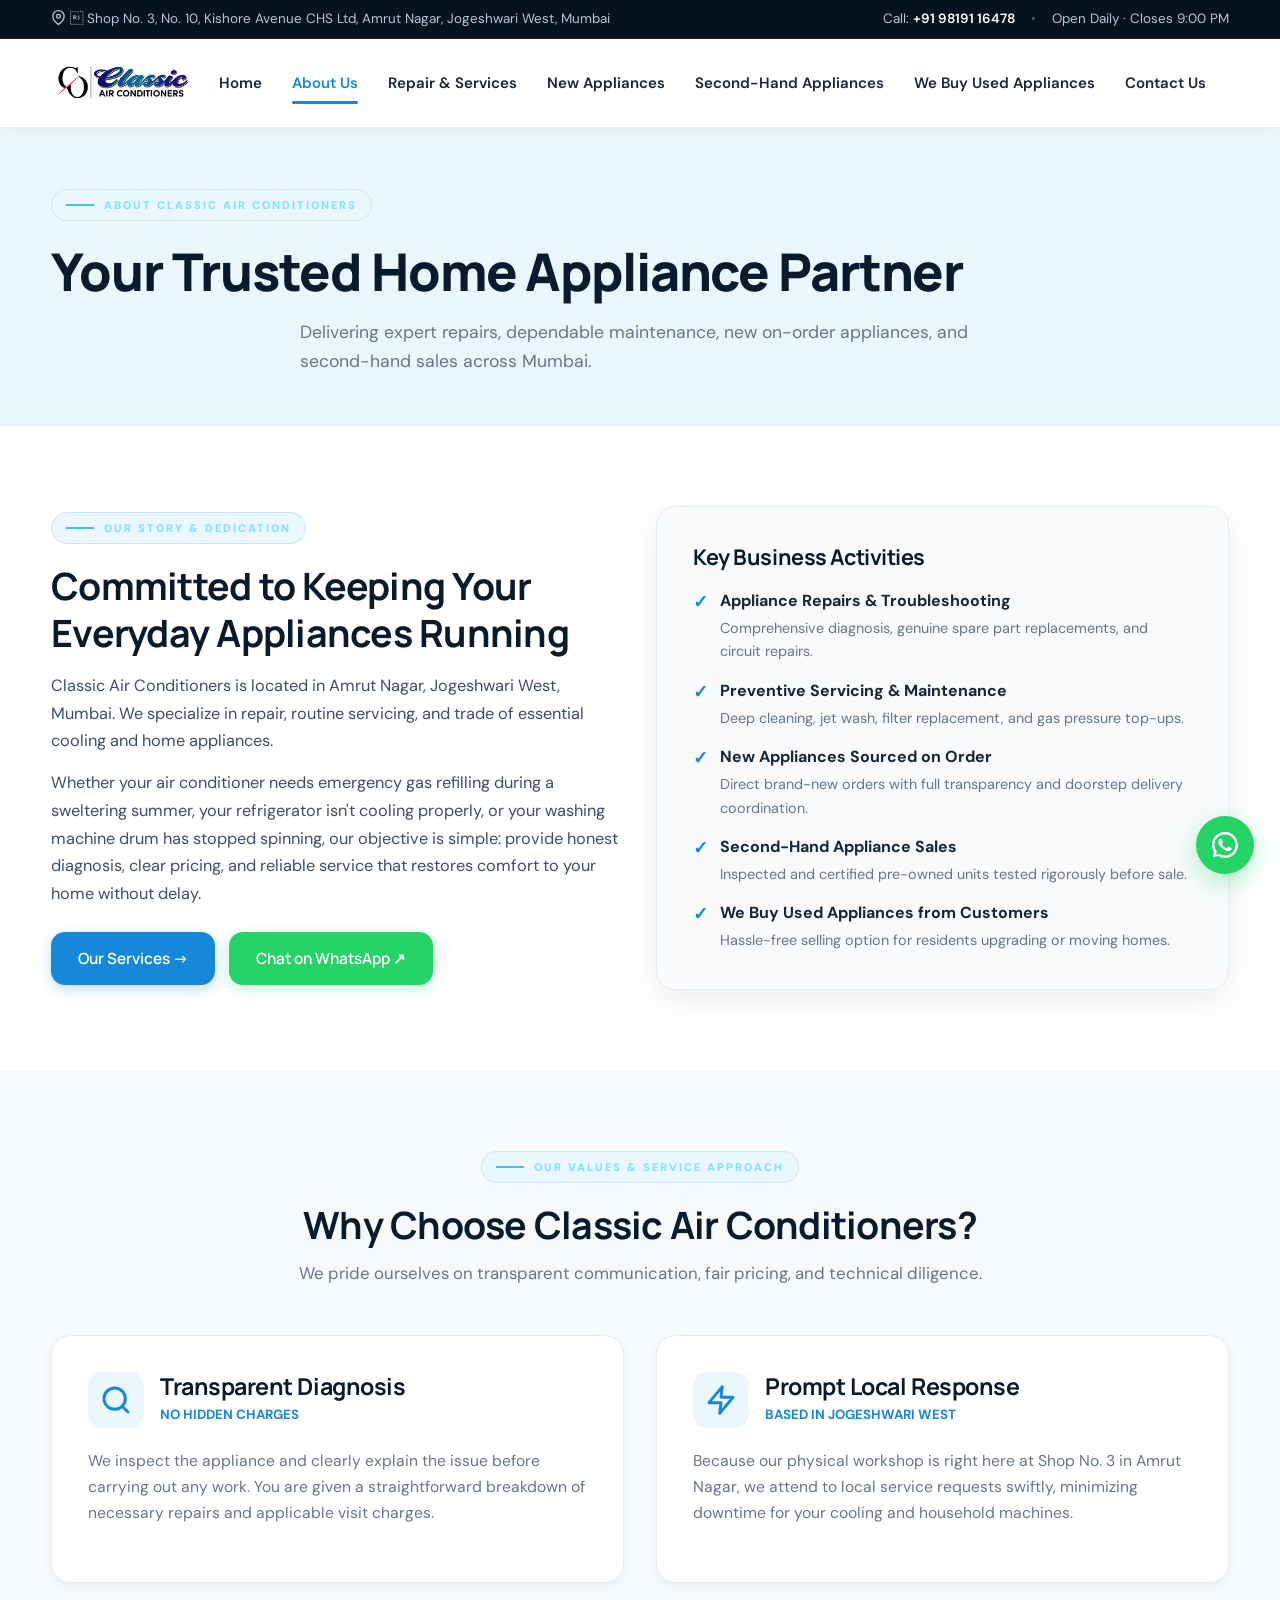
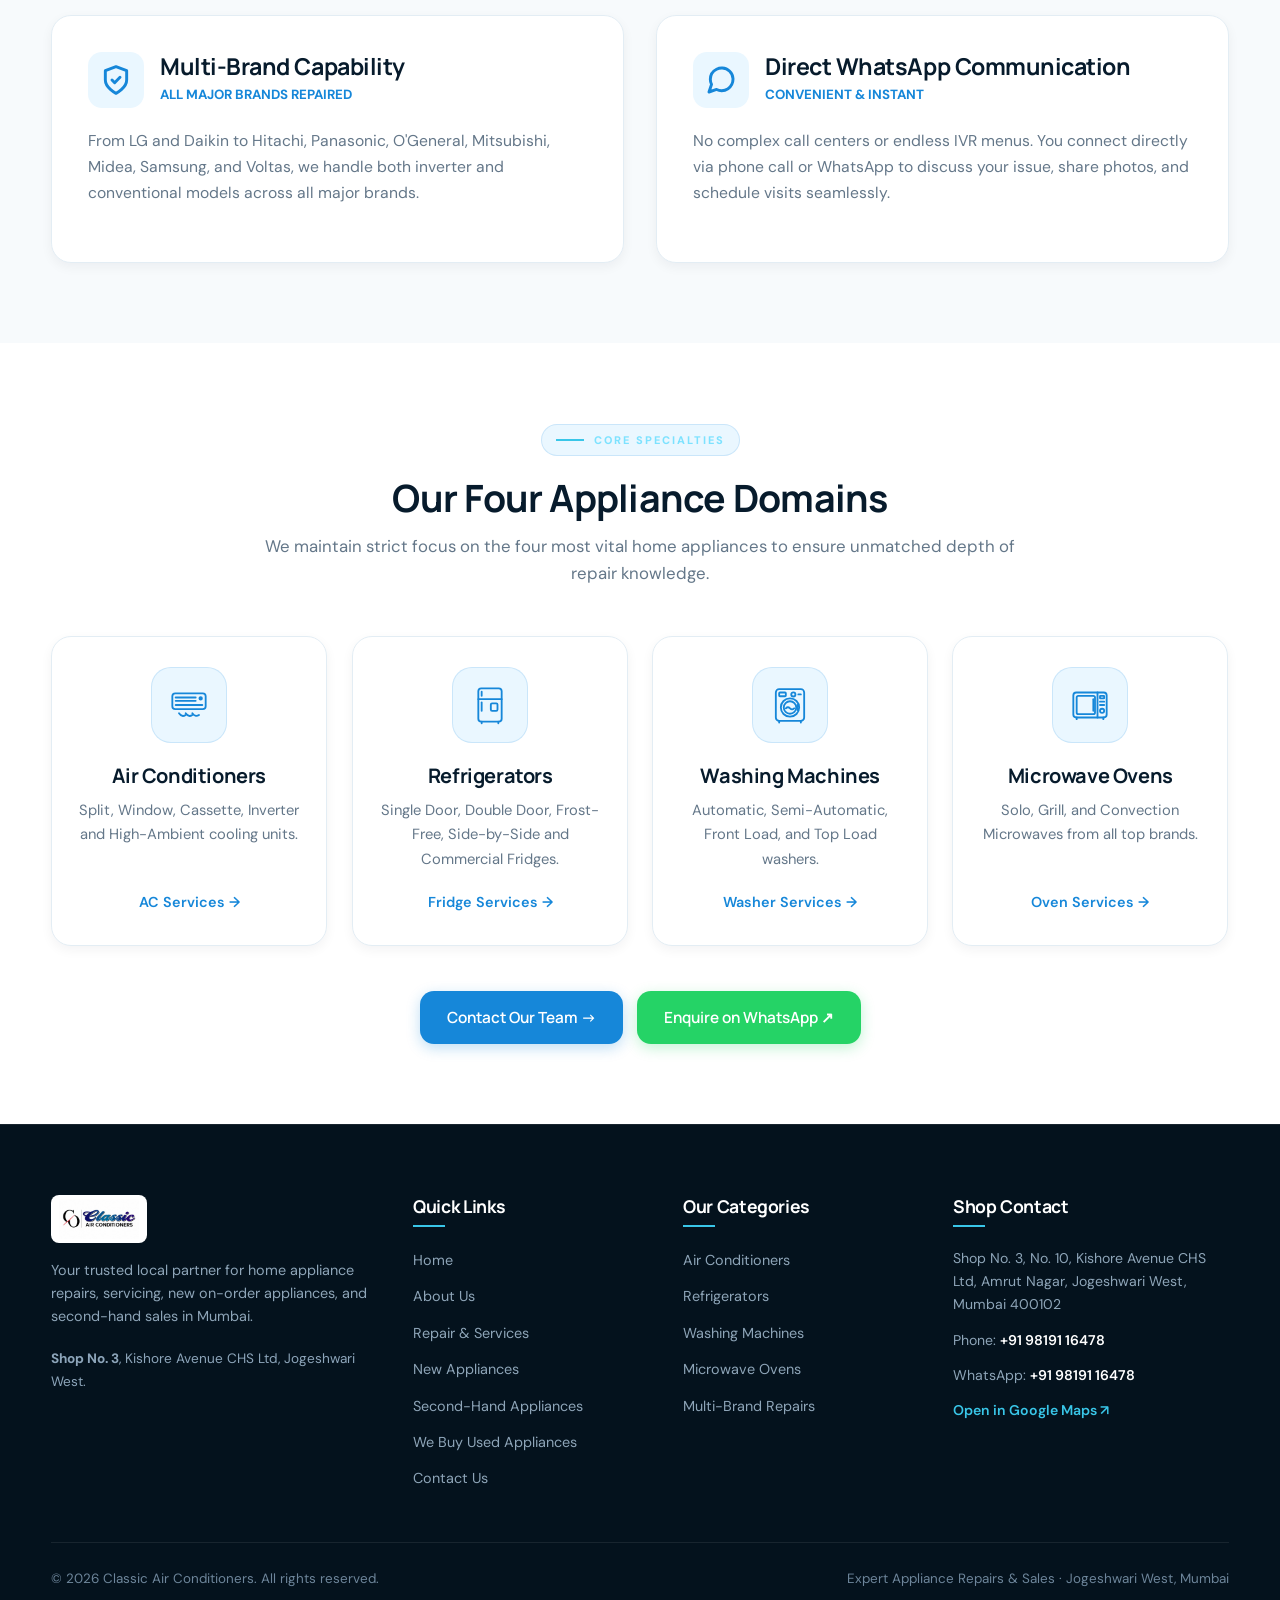
==== about.html @ 7f907500 "first commit" ====
<!DOCTYPE html>
<html lang="en">
<head>
  <meta charset="UTF-8">
  <meta name="viewport" content="width=device-width, initial-scale=1.0">
  <meta name="theme-color" content="#071b2c">
  <title>About Us | Classic Air Conditioners Jogeshwari West Mumbai</title>
  <meta name="description" content="Learn about Classic Air Conditioners in Jogeshwari West, Mumbai. Our expertise in home appliance repairs, servicing, new on-order appliances, and second-hand sales.">
  
  <!-- Standalone Monogram Favicon (Image 1) -->
  <link rel="icon" type="image/png" href="assets/branding/classic-monogram.png">
  <link rel="apple-touch-icon" href="assets/branding/classic-monogram.png">
  
  <!-- Google Fonts -->
  <link rel="preconnect" href="https://fonts.googleapis.com">
  <link rel="preconnect" href="https://fonts.gstatic.com" crossorigin>
  <link href="https://fonts.googleapis.com/css2?family=DM+Sans:wght@400;500;600;700&family=Manrope:wght@600;700;800&display=swap" rel="stylesheet">
  
  <!-- Stylesheets -->
  <link rel="stylesheet" href="css/style.css">
  <link rel="stylesheet" href="css/animations.css">
  <link rel="stylesheet" href="css/responsive.css">
</head>
<body>

  <!-- Top Information Bar -->
  <div class="topbar">
    <div class="container topbar-inner">
      <div class="topbar-location">
        <span><svg viewBox="0 0 24 24" width="15" height="15" fill="none" stroke="currentColor" stroke-width="2" stroke-linecap="round" stroke-linejoin="round" style="display:inline-block;vertical-align:-2px;margin-right:4px;" aria-hidden="true"><path d="M21 10c0 7-9 13-9 13s-9-6-9-13a9 9 0 0 1 18 0z"/><circle cx="12" cy="10" r="3"/></svg> Shop No. 3, No. 10, Kishore Avenue CHS Ltd, Amrut Nagar, Jogeshwari West, Mumbai</span>
      </div>
      <div class="topbar-meta">
        <span>Call: <a href="tel:+919819116478">+91 98191 16478</a></span>
        <span class="topbar-dot">&bull;</span>
        <span>Open Daily &middot; Closes 9:00 PM</span>
      </div>
    </div>
  </div>

  <!-- Header -->
  <header class="site-header" id="mainSiteHeader">
    <div class="container header-container">
      <a href="index.html" class="brand" aria-label="Classic Air Conditioners Homepage">
        <img src="assets/branding/classic-full-logo.png" alt="Classic Air Conditioners Logo" class="brand-logo-img">
      </a>

      <nav class="nav-menu" id="siteNavMenu" aria-label="Primary site navigation">
        <a href="index.html" class="nav-link">Home</a>
        <a href="about.html" class="nav-link active">About Us</a>
        <a href="services.html" class="nav-link">Repair &amp; Services</a>
        <a href="new-appliances.html" class="nav-link">New Appliances</a>
        <a href="second-hand.html" class="nav-link">Second-Hand Appliances</a>
        <a href="we-buy-used-appliances.html" class="nav-link">We Buy Used Appliances</a>
        <a href="contact.html" class="nav-link">Contact Us</a>
      </nav>

      <div class="header-actions">
        <button type="button" class="mobile-toggle" id="mobileMenuToggle" aria-label="Toggle mobile menu" aria-expanded="false">
          &#9776;
        </button>
      </div>
    </div>
  </header>

  <main>
    <!-- Page Hero Banner -->
    <section class="section section-ice" style="padding: 60px 0 50px;">
      <div class="container text-center">
        <div class="eyebrow">About Classic Air Conditioners</div>
        <h1>Your Trusted Home Appliance Partner</h1>
        <p style="max-width: 680px; margin: 14px auto 0; font-size: 1.1rem; color: var(--muted);">
          Delivering expert repairs, dependable maintenance, new on-order appliances, and second-hand sales across Mumbai.
        </p>
      </div>
    </section>

    <!-- Business Introduction Section -->
    <section class="section">
      <div class="container">
        <div class="services-detailed-grid" style="align-items: center;">
          <div class="reveal">
            <div class="eyebrow">Our Story &amp; Dedication</div>
            <h2>Committed to Keeping Your Everyday Appliances Running</h2>
            <p style="margin-top: 16px; font-size: 1.02rem; line-height: 1.7; color: #3b5066;">
              Classic Air Conditioners is located in Amrut Nagar, Jogeshwari West, Mumbai. We specialize in repair, routine servicing, and trade of essential cooling and home appliances.
            </p>
            <p style="margin-top: 14px; font-size: 1.02rem; line-height: 1.7; color: #3b5066;">
              Whether your air conditioner needs emergency gas refilling during a sweltering summer, your refrigerator isn't cooling properly, or your washing machine drum has stopped spinning, our objective is simple: provide honest diagnosis, clear pricing, and reliable service that restores comfort to your home without delay.
            </p>
            <div style="margin-top: 24px; display: flex; gap: 14px; flex-wrap: wrap;">
              <a href="services.html" class="btn btn-primary">Our Services &rarr;</a>
              <a href="https://wa.me/919819116478" target="_blank" rel="noopener" class="btn btn-whatsapp">Chat on WhatsApp &nearr;</a>
            </div>
          </div>

          <div class="form-card reveal delay-1" style="background: #f8fafc;">
            <h3 style="margin-bottom: 18px; color: var(--navy);">Key Business Activities</h3>
            <ul style="display: flex; flex-direction: column; gap: 14px;">
              <li style="display: flex; gap: 12px; align-items: flex-start;">
                <span style="color: var(--blue); font-weight: 700; font-size: 1.1rem;">&#10003;</span>
                <div>
                  <strong>Appliance Repairs &amp; Troubleshooting</strong>
                  <p style="font-size: 0.9rem; color: var(--muted); margin-top: 2px;">Comprehensive diagnosis, genuine spare part replacements, and circuit repairs.</p>
                </div>
              </li>
              <li style="display: flex; gap: 12px; align-items: flex-start;">
                <span style="color: var(--blue); font-weight: 700; font-size: 1.1rem;">&#10003;</span>
                <div>
                  <strong>Preventive Servicing &amp; Maintenance</strong>
                  <p style="font-size: 0.9rem; color: var(--muted); margin-top: 2px;">Deep cleaning, jet wash, filter replacement, and gas pressure top-ups.</p>
                </div>
              </li>
              <li style="display: flex; gap: 12px; align-items: flex-start;">
                <span style="color: var(--blue); font-weight: 700; font-size: 1.1rem;">&#10003;</span>
                <div>
                  <strong>New Appliances Sourced on Order</strong>
                  <p style="font-size: 0.9rem; color: var(--muted); margin-top: 2px;">Direct brand-new orders with full transparency and doorstep delivery coordination.</p>
                </div>
              </li>
              <li style="display: flex; gap: 12px; align-items: flex-start;">
                <span style="color: var(--blue); font-weight: 700; font-size: 1.1rem;">&#10003;</span>
                <div>
                  <strong>Second-Hand Appliance Sales</strong>
                  <p style="font-size: 0.9rem; color: var(--muted); margin-top: 2px;">Inspected and certified pre-owned units tested rigorously before sale.</p>
                </div>
              </li>
              <li style="display: flex; gap: 12px; align-items: flex-start;">
                <span style="color: var(--blue); font-weight: 700; font-size: 1.1rem;">&#10003;</span>
                <div>
                  <strong>We Buy Used Appliances from Customers</strong>
                  <p style="font-size: 0.9rem; color: var(--muted); margin-top: 2px;">Hassle-free selling option for residents upgrading or moving homes.</p>
                </div>
              </li>
            </ul>
          </div>
        </div>
      </div>
    </section>

    <!-- Why Choose Classic Section -->
    <section class="section section-alt">
      <div class="container">
        <div class="section-head reveal">
          <div class="eyebrow">Our Values &amp; Service Approach</div>
          <h2>Why Choose Classic Air Conditioners?</h2>
          <p>We pride ourselves on transparent communication, fair pricing, and technical diligence.</p>
        </div>

        <div class="services-detailed-grid">
          <div class="service-box reveal">
            <div class="service-box-header">
              <div class="service-box-icon"><svg viewBox="0 0 24 24" width="24" height="24" fill="none" stroke="currentColor" stroke-width="2" stroke-linecap="round" stroke-linejoin="round" aria-hidden="true"><circle cx="11" cy="11" r="8"/><line x1="21" y1="21" x2="16.65" y2="16.65"/></svg></div>
              <div>
                <h3>Transparent Diagnosis</h3>
                <small style="color: var(--blue); font-weight: 700; text-transform: uppercase;">No Hidden Charges</small>
              </div>
            </div>
            <p class="service-summary">
              We inspect the appliance and clearly explain the issue before carrying out any work. You are given a straightforward breakdown of necessary repairs and applicable visit charges.
            </p>
          </div>

          <div class="service-box reveal delay-1">
            <div class="service-box-header">
              <div class="service-box-icon"><svg viewBox="0 0 24 24" width="24" height="24" fill="none" stroke="currentColor" stroke-width="2" stroke-linecap="round" stroke-linejoin="round" aria-hidden="true"><polygon points="13 2 3 14 12 14 11 22 21 10 12 10 13 2"/></svg></div>
              <div>
                <h3>Prompt Local Response</h3>
                <small style="color: var(--blue); font-weight: 700; text-transform: uppercase;">Based in Jogeshwari West</small>
              </div>
            </div>
            <p class="service-summary">
              Because our physical workshop is right here at Shop No. 3 in Amrut Nagar, we attend to local service requests swiftly, minimizing downtime for your cooling and household machines.
            </p>
          </div>

          <div class="service-box reveal">
            <div class="service-box-header">
              <div class="service-box-icon"><svg viewBox="0 0 24 24" width="24" height="24" fill="none" stroke="currentColor" stroke-width="2" stroke-linecap="round" stroke-linejoin="round" aria-hidden="true"><path d="M12 22s8-4 8-10V5l-8-3-8 3v7c0 6 8 10 8 10z"/><path d="M9 12l2 2 4-4"/></svg></div>
              <div>
                <h3>Multi-Brand Capability</h3>
                <small style="color: var(--blue); font-weight: 700; text-transform: uppercase;">All Major Brands Repaired</small>
              </div>
            </div>
            <p class="service-summary">
              From LG and Daikin to Hitachi, Panasonic, O'General, Mitsubishi, Midea, Samsung, and Voltas, we handle both inverter and conventional models across all major brands.
            </p>
          </div>

          <div class="service-box reveal delay-1">
            <div class="service-box-header">
              <div class="service-box-icon"><svg viewBox="0 0 24 24" width="18" height="18" fill="none" stroke="currentColor" stroke-width="2" stroke-linecap="round" stroke-linejoin="round" aria-hidden="true"><path d="M21 11.5a8.38 8.38 0 0 1-.9 3.8 8.5 8.5 0 0 1-7.6 4.7 8.38 8.38 0 0 1-3.8-.9L3 21l1.9-5.7a8.38 8.38 0 0 1-.9-3.8 8.5 8.5 0 0 1 4.7-7.6 8.38 8.38 0 0 1 3.8-.9h.5a8.48 8.48 0 0 1 8 8v.5z"/></svg></div>
              <div>
                <h3>Direct WhatsApp Communication</h3>
                <small style="color: var(--blue); font-weight: 700; text-transform: uppercase;">Convenient &amp; Instant</small>
              </div>
            </div>
            <p class="service-summary">
              No complex call centers or endless IVR menus. You connect directly via phone call or WhatsApp to discuss your issue, share photos, and schedule visits seamlessly.
            </p>
          </div>
        </div>
      </div>
    </section>

    <!-- Four Appliance Focus Strip -->
    <section class="section">
      <div class="container">
        <div class="section-head reveal">
          <div class="eyebrow">Core Specialties</div>
          <h2>Our Four Appliance Domains</h2>
          <p>We maintain strict focus on the four most vital home appliances to ensure unmatched depth of repair knowledge.</p>
        </div>

        <div class="category-cards-grid">
          <div class="cat-card reveal">
            <div class="cat-card-icon"><svg viewBox="0 0 48 48" fill="none" stroke="currentColor" stroke-width="2.2" stroke-linecap="round" stroke-linejoin="round" aria-hidden="true"><rect x="4" y="10" width="40" height="19" rx="3.5" /><line x1="8" y1="15" x2="32" y2="15" /><line x1="8" y1="19" x2="32" y2="19" /><line x1="8" y1="24" x2="40" y2="24" /><circle cx="38" cy="16" r="1.5" fill="currentColor" /><path d="M12 34c2 3 5 4 8 2" /><path d="M20 34c2 3 5 4 8 2" /><path d="M28 34c2 3 5 4 8 2" /></svg></div>
            <h3>Air Conditioners</h3>
            <p>Split, Window, Cassette, Inverter and High-Ambient cooling units.</p>
            <a href="services.html#ac" style="color: var(--blue); font-weight: 600; font-size: 0.9rem;">AC Services &rarr;</a>
          </div>

          <div class="cat-card reveal delay-1">
            <div class="cat-card-icon"><svg viewBox="0 0 48 48" fill="none" stroke="currentColor" stroke-width="2.2" stroke-linecap="round" stroke-linejoin="round" aria-hidden="true"><rect x="10" y="4" width="28" height="40" rx="3.5" /><line x1="10" y1="17" x2="38" y2="17" /><line x1="14" y1="8" x2="14" y2="13" /><line x1="14" y1="21" x2="14" y2="31" /><rect x="25" y="22" width="8" height="9" rx="1.5" /><line x1="14" y1="44" x2="14" y2="46" /><line x1="34" y1="44" x2="34" y2="46" /></svg></div>
            <h3>Refrigerators</h3>
            <p>Single Door, Double Door, Frost-Free, Side-by-Side and Commercial Fridges.</p>
            <a href="services.html#refrigerator" style="color: var(--blue); font-weight: 600; font-size: 0.9rem;">Fridge Services &rarr;</a>
          </div>

          <div class="cat-card reveal delay-2">
            <div class="cat-card-icon"><svg viewBox="0 0 48 48" fill="none" stroke="currentColor" stroke-width="2.2" stroke-linecap="round" stroke-linejoin="round" aria-hidden="true"><rect x="7" y="5" width="34" height="38" rx="4" /><rect x="11" y="9" width="8" height="4.5" rx="1" /><circle cx="28" cy="11.25" r="2.5" /><line x1="34" y1="11.25" x2="37" y2="11.25" /><circle cx="24" cy="27" r="11" /><circle cx="24" cy="27" r="7.5" /><path d="M33 24v6" /><path d="M19 28c1.5-1.5 3.5-1.5 5 0s3.5 1.5 5 0" /><line x1="11" y1="43" x2="11" y2="45" /><line x1="37" y1="43" x2="37" y2="45" /></svg></div>
            <h3>Washing Machines</h3>
            <p>Automatic, Semi-Automatic, Front Load, and Top Load washers.</p>
            <a href="services.html#washing-machine" style="color: var(--blue); font-weight: 600; font-size: 0.9rem;">Washer Services &rarr;</a>
          </div>

          <div class="cat-card reveal delay-3">
            <div class="cat-card-icon"><svg viewBox="0 0 48 48" fill="none" stroke="currentColor" stroke-width="2.2" stroke-linecap="round" stroke-linejoin="round" aria-hidden="true"><rect x="4" y="9" width="40" height="30" rx="3.5" /><rect x="8" y="13" width="22" height="22" rx="2" /><line x1="33" y1="9" x2="33" y2="39" /><rect x="36" y="13" width="5" height="3" rx="0.5" /><line x1="36" y1="20" x2="41" y2="20" /><line x1="36" y1="24" x2="41" y2="24" /><circle cx="38.5" cy="31" r="2.5" /><line x1="28" y1="17" x2="28" y2="31" /><line x1="8" y1="39" x2="8" y2="41" /><line x1="40" y1="39" x2="40" y2="41" /></svg></div>
            <h3>Microwave Ovens</h3>
            <p>Solo, Grill, and Convection Microwaves from all top brands.</p>
            <a href="services.html#microwave" style="color: var(--blue); font-weight: 600; font-size: 0.9rem;">Oven Services &rarr;</a>
          </div>
        </div>

        <div style="text-align: center; margin-top: 45px;" class="reveal">
          <a href="contact.html" class="btn btn-primary">Contact Our Team &rarr;</a>
          <a href="https://wa.me/919819116478" target="_blank" rel="noopener" class="btn btn-whatsapp" style="margin-left: 10px;">Enquire on WhatsApp &nearr;</a>
        </div>
      </div>
    </section>
  </main>

  <!-- Footer -->
  <footer class="site-footer">
    <div class="container">
      <div class="footer-grid">
        <div class="footer-brand-wrap">
          <img src="assets/branding/classic-full-logo.png" alt="Classic Air Conditioners" class="footer-logo-img">
          <p class="footer-about">
            Your trusted local partner for home appliance repairs, servicing, new on-order appliances, and second-hand sales in Mumbai.
          </p>
          <p style="font-size: 0.85rem; color: #8da5ba;">
            <strong>Shop No. 3</strong>, Kishore Avenue CHS Ltd, Jogeshwari West.
          </p>
        </div>

        <div class="footer-col">
          <h4>Quick Links</h4>
          <ul class="footer-nav-list">
            <li><a href="index.html">Home</a></li>
            <li><a href="about.html">About Us</a></li>
            <li><a href="services.html">Repair &amp; Services</a></li>
            <li><a href="new-appliances.html">New Appliances</a></li>
            <li><a href="second-hand.html">Second-Hand Appliances</a></li>
            <li><a href="we-buy-used-appliances.html">We Buy Used Appliances</a></li>
            <li><a href="contact.html">Contact Us</a></li>
          </ul>
        </div>

        <div class="footer-col">
          <h4>Our Categories</h4>
          <ul class="footer-nav-list">
            <li><a href="services.html#ac">Air Conditioners</a></li>
            <li><a href="services.html#refrigerator">Refrigerators</a></li>
            <li><a href="services.html#washing-machine">Washing Machines</a></li>
            <li><a href="services.html#microwave">Microwave Ovens</a></li>
            <li><a href="services.html">Multi-Brand Repairs</a></li>
          </ul>
        </div>

        <div class="footer-col">
          <h4>Shop Contact</h4>
          <ul class="footer-contact-list">
            <li>Shop No. 3, No. 10, Kishore Avenue CHS Ltd, Amrut Nagar, Jogeshwari West, Mumbai 400102</li>
            <li>Phone: <a href="tel:+919819116478">+91 98191 16478</a></li>
            <li>WhatsApp: <a href="https://wa.me/919819116478" target="_blank" rel="noopener">+91 98191 16478</a></li>
            <li><a href="https://www.google.com/maps/search/?api=1&query=Shop+no.3+No.10+Kishore+Avenue+CHS+Ltd+Amrut+Nagar+Jogeshwari+West+Mumbai+400102" target="_blank" rel="noopener" style="color: var(--cyan);">Open in Google Maps &nearr;</a></li>
          </ul>
        </div>
      </div>

      <div class="footer-bottom">
        <p>&copy; <span id="currentYear"></span> Classic Air Conditioners. All rights reserved.</p>
        <p>Expert Appliance Repairs &amp; Sales &middot; Jogeshwari West, Mumbai</p>
      </div>
    </div>
  </footer>

  <!-- Floating WhatsApp Button -->
  <a
    href="https://wa.me/919819116478?text=Hello%20Classic%20Air%20Conditioners"
    class="floating-whatsapp"
    target="_blank"
    rel="noopener"
    aria-label="Chat with Classic Air Conditioners on WhatsApp"
  >
    <svg viewBox="0 0 32 32" aria-hidden="true">
      <path d="M16 3C8.832 3 3 8.832 3 16c0 2.53.726 4.989 2.103 7.118L3.7 28.3l5.335-1.367A12.92 12.92 0 0 0 16 29c7.168 0 13-5.832 13-13S23.168 3 16 3zm0 23.6a10.55 10.55 0 0 1-5.383-1.474l-.386-.229-3.166.811.844-3.084-.251-.399A10.55 10.55 0 0 1 5.4 16c0-5.845 4.755-10.6 10.6-10.6 5.845 0 10.6 4.755 10.6 10.6 0 5.845-4.755 10.6-10.6 10.6zm5.814-7.939c-.319-.16-1.886-.931-2.178-1.037-.292-.106-.505-.16-.717.16-.213.319-.824 1.037-1.01 1.25-.186.213-.372.239-.691.08-.319-.16-1.347-.497-2.566-1.584-.948-.846-1.589-1.891-1.775-2.21-.186-.319-.02-.491.14-.65.144-.143.319-.372.478-.558.16-.186.213-.319.319-.532.106-.213.053-.399-.027-.558-.08-.16-.717-1.728-.984-2.366-.259-.622-.522-.538-.717-.548l-.611-.011c-.213 0-.558.08-.851.399-.292.319-1.117 1.091-1.117 2.66 0 1.569 1.143 3.085 1.303 3.298.16.213 2.25 3.435 5.45 4.817.761.329 1.356.525 1.819.672.765.243 1.46.209 2.01.127.613-.092 1.886-.771 2.152-1.515.266-.745.266-1.383.186-1.515-.08-.133-.292-.213-.611-.372z"/>
    </svg>
  </a>

  <!-- JavaScript -->
  <script src="js/whatsapp.js"></script>
  <script src="js/main.js"></script>
</body>
</html>
---- css/style.css ----
/* ==========================================================================
   Classic Air Conditioners - Complete Stylesheet
   Color Palette:
   --navy: #071b2c
   --navy-light: #0c2b43
   --blue: #1687d9
   --cyan: #39c6e8
   --ice: #eaf7ff
   --ink: #142638
   --muted: #647789
   --white: #ffffff
   --line: #e3edf4
   --gold: #ffbf55
   ========================================================================== */

:root {
  --navy: #071b2c;
  --navy-light: #0c2b43;
  --blue: #1687d9;
  --blue-hover: #126fb3;
  --cyan: #39c6e8;
  --cyan-soft: rgba(57, 198, 232, 0.12);
  --ice: #eaf7ff;
  --ink: #142638;
  --muted: #647789;
  --white: #ffffff;
  --line: #e3edf4;
  --line-dark: rgba(255, 255, 255, 0.12);
  --gold: #ffbf55;
  --whatsapp: #25d366;
  --whatsapp-dark: #1da851;
  --danger: #e53e3e;
  
  --font-body: 'DM Sans', -apple-system, BlinkMacSystemFont, 'Segoe UI', Roboto, Helvetica, Arial, sans-serif;
  --font-heading: 'Manrope', -apple-system, BlinkMacSystemFont, 'Segoe UI', Roboto, Helvetica, Arial, sans-serif;
  
  --shadow-sm: 0 4px 12px rgba(7, 27, 44, 0.05);
  --shadow-md: 0 10px 30px rgba(7, 27, 44, 0.08);
  --shadow-lg: 0 20px 50px rgba(7, 27, 44, 0.14);
  --shadow-wa: 0 8px 24px rgba(37, 211, 102, 0.35);
  
  --radius-sm: 8px;
  --radius-md: 14px;
  --radius-lg: 20px;
  --radius-full: 9999px;
  
  --transition: all 0.28s cubic-bezier(0.4, 0, 0.2, 1);
}

/* ---------- Reset & Base ---------- */
*, *::before, *::after {
  box-sizing: border-box;
  margin: 0;
  padding: 0;
}

html {
  scroll-behavior: smooth;
  -webkit-text-size-adjust: 100%;
}

body {
  font-family: var(--font-body);
  color: var(--ink);
  background-color: var(--white);
  line-height: 1.65;
  font-size: 16px;
  overflow-x: hidden;
  -webkit-font-smoothing: antialiased;
}

body.menu-open {
  overflow: hidden;
}

img {
  display: block;
  max-width: 100%;
  height: auto;
}

a {
  color: inherit;
  text-decoration: none;
  transition: var(--transition);
}

button, input, select, textarea {
  font-family: inherit;
  font-size: 1rem;
}

button {
  cursor: pointer;
  border: none;
  background: none;
}

ul, ol {
  list-style: none;
}

.container {
  width: min(1200px, 92%);
  margin-inline: auto;
}

/* ---------- Typography ---------- */
h1, h2, h3, h4, h5, h6 {
  font-family: var(--font-heading);
  color: var(--navy);
  line-height: 1.25;
  letter-spacing: -0.02em;
  font-weight: 700;
}

h1 {
  font-size: clamp(2rem, 4.5vw, 3.25rem);
  font-weight: 800;
}

h2 {
  font-size: clamp(1.75rem, 3.2vw, 2.35rem);
}

h3 {
  font-size: 1.35rem;
}

p {
  color: #3b5066;
}

.eyebrow {
  display: inline-flex;
  align-items: center;
  gap: 8px;
  font-size: 0.82rem;
  font-weight: 700;
  text-transform: uppercase;
  letter-spacing: 0.08em;
  color: var(--blue);
  background: var(--ice);
  padding: 6px 14px;
  border-radius: var(--radius-full);
  margin-bottom: 12px;
  border: 1px solid rgba(22, 135, 217, 0.15);
}

.section-head {
  text-align: center;
  max-width: 760px;
  margin: 0 auto 48px;
}

.section-head p {
  margin-top: 12px;
  font-size: 1.05rem;
  color: var(--muted);
}

.section-head.text-left {
  text-align: left;
  margin-inline: 0;
}

/* ---------- Buttons ---------- */
.btn {
  display: inline-flex;
  align-items: center;
  justify-content: center;
  gap: 10px;
  font-family: var(--font-heading);
  font-weight: 600;
  font-size: 0.96rem;
  padding: 13px 26px;
  border-radius: var(--radius-md);
  transition: var(--transition);
  text-align: center;
  border: 1px solid transparent;
  white-space: nowrap;
}

.btn-primary {
  background: var(--blue);
  color: var(--white);
  box-shadow: 0 4px 14px rgba(22, 135, 217, 0.28);
}

.btn-primary:hover {
  background: var(--blue-hover);
  transform: translateY(-2px);
  box-shadow: 0 6px 20px rgba(22, 135, 217, 0.38);
}

.btn-whatsapp {
  background: var(--whatsapp);
  color: var(--white);
  box-shadow: 0 4px 14px rgba(37, 211, 102, 0.28);
}

.btn-whatsapp:hover {
  background: var(--whatsapp-dark);
  color: var(--white);
  transform: translateY(-2px);
  box-shadow: 0 6px 20px rgba(37, 211, 102, 0.4);
}

.btn-outline {
  background: transparent;
  color: var(--navy);
  border: 1.5px solid var(--line);
}

.btn-outline:hover {
  background: var(--ice);
  border-color: var(--blue);
  color: var(--blue);
  transform: translateY(-2px);
}

.btn-outline-white {
  background: transparent;
  color: var(--white);
  border: 1.5px solid rgba(255, 255, 255, 0.3);
}

.btn-outline-white:hover {
  background: rgba(255, 255, 255, 0.12);
  border-color: var(--white);
}

.btn-sm {
  padding: 9px 18px;
  font-size: 0.88rem;
  border-radius: var(--radius-sm);
}

.btn-block {
  width: 100%;
}

/* ---------- Topbar ---------- */
.topbar {
  background: #04121d;
  color: #b5c7d8;
  font-size: 0.84rem;
  padding: 8px 0;
  border-bottom: 1px solid rgba(255, 255, 255, 0.08);
}

.topbar-inner {
  display: flex;
  justify-content: space-between;
  align-items: center;
  gap: 16px;
  flex-wrap: wrap;
}

.topbar-location {
  display: flex;
  align-items: center;
  gap: 6px;
}

.topbar-meta {
  display: flex;
  align-items: center;
  gap: 16px;
}

.topbar-meta a {
  color: var(--white);
  font-weight: 600;
}

.topbar-meta a:hover {
  color: var(--cyan);
}

.topbar-dot {
  opacity: 0.4;
}

/* ---------- Site Header & Navigation ---------- */
.site-header {
  position: sticky;
  top: 0;
  z-index: 1000;
  background: var(--white);
  border-bottom: 1px solid var(--line);
  box-shadow: 0 2px 14px rgba(7, 27, 44, 0.04);
  transition: var(--transition);
}

.site-header.scrolled {
  box-shadow: 0 4px 20px rgba(7, 27, 44, 0.08);
}

.header-container {
  display: flex;
  align-items: center;
  justify-content: space-between;
  padding: 8px 0;
  gap: 16px;
}

/* Brand Logo (Strict Rule: Image 2 in Header, Symbol on left, business name on right in ONE horizontal line) */
.brand {
  display: inline-flex;
  align-items: center;
  gap: 0;
  flex-shrink: 0;
  text-decoration: none;
}

.brand-logo-img {
  height: 72px;
  width: auto;
  max-width: 320px;
  object-fit: contain;
  display: block;
}

.nav-menu {
  display: flex;
  align-items: center;
  gap: 22px;
}

.nav-link {
  font-size: 0.94rem;
  font-weight: 600;
  color: var(--ink);
  padding: 8px 4px;
  position: relative;
  transition: var(--transition);
}

.nav-link:hover,
.nav-link.active {
  color: var(--blue);
}

.nav-link.active::after {
  content: '';
  position: absolute;
  bottom: 0;
  left: 4px;
  right: 4px;
  height: 2.5px;
  background: var(--blue);
  border-radius: 2px;
}

.header-actions {
  display: flex;
  align-items: center;
  gap: 12px;
}

.mobile-toggle {
  display: none;
  background: none;
  border: 1px solid var(--line);
  padding: 8px 12px;
  border-radius: var(--radius-sm);
  color: var(--navy);
  font-size: 1.4rem;
  line-height: 1;
}

/* ---------- Sections Common ---------- */
.section {
  padding: 80px 0;
}

.section-alt {
  background-color: #f7fafc;
}

.section-ice {
  background-color: var(--ice);
}

.section-dark {
  background: linear-gradient(135deg, var(--navy) 0%, var(--navy-light) 100%);
  color: var(--white);
}

.section-dark h2,
.section-dark h3,
.section-dark p {
  color: var(--white);
}

.section-dark .section-head p {
  color: #b0c7dc;
}

/* ---------- Hero Section (Restored Authentic Navy & Visual) ---------- */
.hero {
  position: relative;
  isolation: isolate;
  overflow: hidden;
  background: radial-gradient(circle at 80% 30%, #174e70 0%, var(--navy-light) 38%, var(--navy) 78%);
  color: var(--white);
  padding: 86px 0 110px;
}

.hero::before {
  content: '';
  position: absolute;
  z-index: -1;
  width: 540px;
  height: 540px;
  border: 1px solid rgba(255, 255, 255, 0.09);
  border-radius: 50%;
  right: -100px;
  top: -210px;
  box-shadow: 0 0 0 55px rgba(255, 255, 255, 0.03), 0 0 0 110px rgba(255, 255, 255, 0.02);
}

.hero::after {
  content: '';
  position: absolute;
  z-index: -1;
  width: 380px;
  height: 380px;
  background: var(--cyan);
  filter: blur(150px);
  opacity: 0.22;
  right: 14%;
  bottom: -230px;
}

.hero-grid {
  display: grid;
  grid-template-columns: 1.12fr 0.88fr;
  align-items: center;
  gap: 50px;
}

.eyebrow {
  display: inline-flex;
  align-items: center;
  gap: 10px;
  color: #7de2ff;
  text-transform: uppercase;
  letter-spacing: 2px;
  font-size: 11px;
  font-weight: 800;
  margin-bottom: 18px;
}

.eyebrow::before {
  content: '';
  width: 28px;
  height: 2px;
  background: var(--cyan);
}

.hero h1 {
  font-size: clamp(36px, 4.8vw, 58px);
  font-weight: 800;
  line-height: 1.15;
  max-width: 680px;
  margin-bottom: 20px;
  letter-spacing: -1px;
  color: var(--white);
}

.hero h1 span {
  color: #5bd5f2;
}

.hero-copy {
  color: #c4d7e5;
  font-size: 17px;
  line-height: 1.6;
  max-width: 590px;
  margin-bottom: 28px;
}

.hero-actions {
  display: flex;
  gap: 14px;
  flex-wrap: wrap;
  align-items: center;
}

.hero-actions .btn-whatsapp {
  background: linear-gradient(110deg, #1cb862, var(--whatsapp));
  color: var(--white);
  box-shadow: 0 10px 22px rgba(32, 198, 107, 0.26);
}

.hero-actions .btn-whatsapp:hover {
  background: linear-gradient(110deg, var(--whatsapp-dark), #1db964);
  transform: translateY(-2px);
  box-shadow: 0 14px 28px rgba(32, 198, 107, 0.36);
}

.hero-actions .btn-outline {
  border-color: rgba(255, 255, 255, 0.38);
  color: var(--white);
  background: rgba(255, 255, 255, 0.08);
}

.hero-actions .btn-outline:hover {
  background: var(--white);
  color: var(--navy);
  border-color: var(--white);
  transform: translateY(-2px);
}

.hero-points {
  display: flex;
  gap: 22px;
  flex-wrap: wrap;
  margin-top: 32px;
  color: #d2e2ec;
  font-size: 13.5px;
  font-weight: 500;
}

.hero-points span::before {
  content: '\2713';
  color: #65def7;
  font-weight: 900;
  margin-right: 8px;
}

.hero-visual {
  position: relative;
  min-height: 390px;
  display: grid;
  place-items: center;
}

.cooling-orb {
  width: min(360px, 82vw);
  height: min(360px, 82vw);
  border-radius: 50%;
  background: linear-gradient(145deg, #dff8ff, #72d8f0 48%, var(--blue));
  box-shadow: inset -24px -28px 55px rgba(8, 102, 168, 0.34), 0 30px 80px rgba(0, 0, 0, 0.42);
  display: grid;
  place-items: center;
  position: relative;
}

.cooling-orb::before,
.cooling-orb::after {
  content: '';
  position: absolute;
  border: 1px solid rgba(255, 255, 255, 0.58);
  border-radius: 50%;
  inset: 24px;
}

.cooling-orb::after {
  inset: 52px;
}

.ac-unit {
  width: 235px;
  height: 104px;
  border-radius: 18px;
  background: linear-gradient(180deg, #ffffff, #d9e9f1);
  box-shadow: 0 20px 30px rgba(6, 75, 106, 0.35);
  position: relative;
  z-index: 2;
}

.ac-unit::before {
  content: '';
  position: absolute;
  left: 17px;
  right: 17px;
  bottom: 19px;
  height: 9px;
  border-radius: 8px;
  background: linear-gradient(90deg, #a7c7d7, #eafaff, #9abccc);
}

.ac-unit::after {
  content: '';
  position: absolute;
  right: 21px;
  top: 17px;
  width: 8px;
  height: 8px;
  border-radius: 50%;
  background: #34b8d9;
  box-shadow: 0 0 12px #34b8d9;
}

.air-lines {
  position: absolute;
  bottom: -42px;
  display: flex;
  gap: 28px;
  z-index: 2;
}

.air-lines i {
  height: 68px;
  width: 2px;
  border-radius: 50%;
  background: var(--white);
  opacity: 0.75;
  transform: rotate(13deg);
}

.air-lines i:nth-child(2) {
  height: 84px;
}

.air-lines i:nth-child(3) {
  height: 60px;
}

.float-card {
  position: absolute;
  background: var(--white);
  color: var(--ink);
  border-radius: 15px;
  padding: 13px 17px;
  box-shadow: var(--shadow-lg);
  font-weight: 800;
  font-size: 13px;
  z-index: 3;
}

.float-card small {
  display: block;
  color: var(--muted);
  font-weight: 500;
  font-size: 11px;
  margin-top: 2px;
}

.fc-one {
  top: 38px;
  right: 0;
}

.fc-two {
  bottom: 26px;
  left: 0;
}
/* ---------- Trust Banner / Highlights ---------- */
.trust-strip {
  background: var(--white);
  border-top: 1px solid var(--line);
  border-bottom: 1px solid var(--line);
  padding: 24px 0;
}

.trust-grid {
  display: grid;
  grid-template-columns: repeat(4, 1fr);
  gap: 24px;
}

.trust-item {
  display: flex;
  align-items: center;
  gap: 14px;
}

.trust-icon {
  width: 44px;
  height: 44px;
  background: var(--ice);
  border-radius: 50%;
  display: flex;
  align-items: center;
  justify-content: center;
  font-size: 1.25rem;
  flex-shrink: 0;
  color: var(--blue);
}

.trust-item strong {
  display: block;
  font-size: 0.95rem;
  color: var(--navy);
}

.trust-item small {
  font-size: 0.82rem;
  color: var(--muted);
}

/* ---------- Four Appliance Categories ---------- */
.category-cards-grid {
  display: grid;
  grid-template-columns: repeat(4, 1fr);
  gap: 24px;
}

.cat-card {
  background: var(--white);
  border-radius: var(--radius-lg);
  border: 1px solid var(--line);
  padding: 30px 24px;
  text-align: center;
  box-shadow: var(--shadow-sm);
  transition: var(--transition);
  display: flex;
  flex-direction: column;
}

.cat-card:hover {
  transform: translateY(-6px);
  box-shadow: var(--shadow-md);
  border-color: var(--cyan);
}

.cat-card-icon {
  width: 76px;
  height: 76px;
  margin: 0 auto 20px;
  background: var(--ice);
  border: 1px solid rgba(22, 135, 217, 0.15);
  border-radius: 20px;
  display: flex;
  align-items: center;
  justify-content: center;
  font-size: 2.2rem;
  color: var(--blue);
  transition: var(--transition);
}

.cat-card-icon svg {
  width: 40px;
  height: 40px;
  stroke: currentColor;
  fill: none;
  stroke-width: 2.2;
  stroke-linecap: round;
  stroke-linejoin: round;
  transition: transform 0.3s ease, stroke 0.3s ease;
}

.cat-card:hover .cat-card-icon {
  background: var(--blue);
  color: var(--white);
  border-color: var(--blue);
  transform: translateY(-3px) scale(1.05);
}

.cat-card:hover .cat-card-icon svg {
  transform: scale(1.08);
}

.cat-card h3 {
  margin-bottom: 10px;
  font-size: 1.25rem;
}

.cat-card p {
  font-size: 0.92rem;
  color: var(--muted);
  margin-bottom: 20px;
  flex-grow: 1;
}

.cat-card-links {
  display: flex;
  flex-direction: column;
  gap: 8px;
  border-top: 1px solid var(--line);
  padding-top: 16px;
  margin-top: auto;
}

.cat-card-links a {
  font-size: 0.88rem;
  font-weight: 600;
  color: var(--blue);
}

.cat-card-links a:hover {
  color: var(--navy);
  text-decoration: underline;
}

/* ---------- Banner Highlight (Major Brands) ---------- */
.major-brands-banner {
  background: linear-gradient(135deg, var(--navy) 0%, var(--navy-light) 100%);
  color: var(--white);
  border-radius: var(--radius-lg);
  padding: 40px;
  text-align: center;
  margin-top: 60px;
  box-shadow: var(--shadow-lg);
  border: 1px solid rgba(57, 198, 232, 0.2);
}

.major-brands-banner h3 {
  color: var(--white);
  font-size: clamp(1.4rem, 2.8vw, 2rem);
  text-transform: uppercase;
  letter-spacing: 0.04em;
  margin-bottom: 8px;
}

.major-brands-banner h3 span {
  color: var(--cyan);
}

.major-brands-banner p {
  color: #c0d4e6;
  max-width: 640px;
  margin: 0 auto 24px;
}

.brands-pill-wrap {
  display: flex;
  justify-content: center;
  align-items: center;
  gap: 12px;
  flex-wrap: wrap;
}

.brand-badge {
  background: rgba(255, 255, 255, 0.1);
  color: var(--white);
  padding: 8px 20px;
  border-radius: var(--radius-full);
  font-weight: 700;
  font-size: 0.95rem;
  letter-spacing: 0.02em;
  border: 1px solid rgba(255, 255, 255, 0.15);
  transition: var(--transition);
}

.brand-badge:hover {
  background: var(--white);
  color: var(--navy);
  transform: translateY(-2px);
}

/* ---------- Services Detailed Grid ---------- */
.services-detailed-grid {
  display: grid;
  grid-template-columns: repeat(2, 1fr);
  gap: 32px;
}

.service-box {
  background: var(--white);
  border-radius: var(--radius-lg);
  border: 1px solid var(--line);
  padding: 36px;
  box-shadow: var(--shadow-sm);
  transition: var(--transition);
  display: flex;
  flex-direction: column;
}

.service-box:hover {
  box-shadow: var(--shadow-md);
  border-color: rgba(22, 135, 217, 0.3);
}

.service-box-header {
  display: flex;
  align-items: center;
  gap: 16px;
  margin-bottom: 20px;
}

.service-box-icon {
  width: 56px;
  height: 56px;
  background: var(--ice);
  border-radius: var(--radius-md);
  display: flex;
  align-items: center;
  justify-content: center;
  font-size: 1.8rem;
  color: var(--blue);
  flex-shrink: 0;
}

.service-box h3 {
  font-size: 1.45rem;
}

.service-box p.service-summary {
  font-size: 0.98rem;
  color: var(--muted);
  margin-bottom: 20px;
}

.service-items-list {
  display: grid;
  grid-template-columns: repeat(2, 1fr);
  gap: 10px 16px;
  margin-bottom: 26px;
}

.service-item-bullet {
  display: flex;
  align-items: center;
  gap: 8px;
  font-size: 0.92rem;
  color: var(--ink);
  font-weight: 500;
}

.service-item-bullet::before {
  content: '\2713';
  color: var(--blue);
  font-weight: 700;
}

.service-box-action {
  margin-top: auto;
  padding-top: 20px;
  border-top: 1px solid var(--line);
  display: flex;
  align-items: center;
  justify-content: space-between;
  gap: 14px;
  flex-wrap: wrap;
}

/* ---------- Forms Common Styling ---------- */
.form-card {
  background: var(--white);
  border-radius: var(--radius-lg);
  border: 1px solid var(--line);
  padding: 36px;
  box-shadow: var(--shadow-md);
}

.form-grid {
  display: grid;
  grid-template-columns: repeat(2, 1fr);
  gap: 18px;
}

.form-group {
  display: flex;
  flex-direction: column;
  gap: 6px;
}

.form-group.col-span-2 {
  grid-column: span 2;
}

.form-group label {
  font-size: 0.88rem;
  font-weight: 600;
  color: var(--navy);
}

.form-group label span.req {
  color: var(--danger);
}

.form-control {
  width: 100%;
  padding: 12px 16px;
  border-radius: var(--radius-sm);
  border: 1.5px solid var(--line);
  background: #fdfefe;
  color: var(--ink);
  transition: var(--transition);
}

.form-control:focus {
  outline: none;
  border-color: var(--blue);
  background: var(--white);
  box-shadow: 0 0 0 3px rgba(22, 135, 217, 0.12);
}

.form-control.is-invalid {
  border-color: var(--danger);
  background: #fff8f8;
}

.error-message {
  font-size: 0.8rem;
  color: var(--danger);
  margin-top: 2px;
  display: none;
}

.error-message.visible {
  display: block;
}

.form-note {
  font-size: 0.85rem;
  color: var(--muted);
  margin-top: 14px;
  text-align: center;
}

/* ---------- New Appliances Category Cards ---------- */
.new-appliance-grid {
  display: grid;
  grid-template-columns: repeat(4, 1fr);
  gap: 24px;
}

.new-appliance-card {
  background: var(--white);
  border: 1px solid var(--line);
  border-radius: var(--radius-lg);
  padding: 36px 24px;
  text-align: center;
  box-shadow: var(--shadow-sm);
  transition: var(--transition);
  display: flex;
  flex-direction: column;
  position: relative;
  overflow: hidden;
}

.new-appliance-card::before {
  content: '';
  position: absolute;
  top: 0;
  left: 0;
  right: 0;
  height: 4px;
  background: linear-gradient(90deg, var(--blue), var(--cyan));
  opacity: 0;
  transition: var(--transition);
}

.new-appliance-card:hover {
  transform: translateY(-6px);
  box-shadow: var(--shadow-md);
  border-color: var(--cyan);
}

.new-appliance-card:hover::before {
  opacity: 1;
}

.new-app-icon {
  width: 80px;
  height: 80px;
  background: var(--ice);
  border-radius: 50%;
  display: flex;
  align-items: center;
  justify-content: center;
  font-size: 2.4rem;
  margin: 0 auto 22px;
  color: var(--blue);
}

.new-appliance-card h3 {
  font-size: 1.35rem;
  margin-bottom: 12px;
}

.new-app-badge {
  display: inline-block;
  background: #ebf8ff;
  color: var(--blue);
  font-size: 0.76rem;
  font-weight: 700;
  text-transform: uppercase;
  letter-spacing: 0.05em;
  padding: 4px 10px;
  border-radius: var(--radius-full);
  margin-bottom: 16px;
}

.new-app-desc {
  font-size: 0.92rem;
  color: var(--muted);
  margin-bottom: 24px;
  flex-grow: 1;
}

.new-app-features {
  text-align: left;
  margin-bottom: 26px;
  font-size: 0.86rem;
  color: var(--ink);
}

.new-app-features li {
  padding: 5px 0;
  display: flex;
  align-items: center;
  gap: 8px;
}

.new-app-features li::before {
  content: '\2022';
  color: var(--blue);
  font-weight: bold;
}

/* ---------- Second-Hand Appliances Catalogue ---------- */
.catalogue-toolbar {
  background: var(--white);
  border: 1px solid var(--line);
  border-radius: var(--radius-md);
  padding: 16px 20px;
  margin-bottom: 30px;
  display: flex;
  align-items: center;
  justify-content: space-between;
  gap: 16px;
  flex-wrap: wrap;
}

.catalogue-filters {
  display: flex;
  align-items: center;
  gap: 8px;
  flex-wrap: wrap;
}

.filter-btn {
  background: #f4f8fb;
  color: var(--navy);
  border: 1px solid var(--line);
  padding: 8px 16px;
  border-radius: var(--radius-full);
  font-size: 0.88rem;
  font-weight: 600;
  transition: var(--transition);
}

.filter-btn:hover,
.filter-btn.active {
  background: var(--blue);
  color: var(--white);
  border-color: var(--blue);
}

.catalogue-search-wrap {
  position: relative;
  min-width: 260px;
}

.catalogue-search {
  width: 100%;
  padding: 9px 14px 9px 36px;
  border-radius: var(--radius-full);
  border: 1px solid var(--line);
  font-size: 0.88rem;
  background: #fdfefe;
}

.catalogue-search:focus {
  outline: none;
  border-color: var(--blue);
}

.catalogue-search-icon {
  position: absolute;
  left: 12px;
  top: 50%;
  transform: translateY(-50%);
  color: var(--muted);
  font-size: 0.95rem;
  pointer-events: none;
}

.sample-notice-banner {
  background: #fff9eb;
  border: 1px solid #ffe3a3;
  color: #7c5e10;
  border-radius: var(--radius-md);
  padding: 14px 20px;
  margin-bottom: 30px;
  display: flex;
  align-items: center;
  gap: 14px;
  font-size: 0.92rem;
}

.sample-notice-banner strong {
  color: #5c4405;
}

.sample-notice-icon {
  font-size: 1.3rem;
  flex-shrink: 0;
}

.product-grid {
  display: grid;
  grid-template-columns: repeat(3, 1fr);
  gap: 28px;
}

.product-card {
  background: var(--white);
  border: 1px solid var(--line);
  border-radius: var(--radius-lg);
  overflow: hidden;
  box-shadow: var(--shadow-sm);
  transition: var(--transition);
  display: flex;
  flex-direction: column;
  position: relative;
}

.product-card:hover {
  transform: translateY(-5px);
  box-shadow: var(--shadow-md);
  border-color: var(--cyan);
}

.product-media {
  position: relative;
  background: #f8fafc;
  height: 230px;
  overflow: hidden;
  display: flex;
  align-items: center;
  justify-content: center;
}

.product-img {
  width: 100%;
  height: 100%;
  object-fit: contain;
  padding: 18px;
  transition: var(--transition);
}

.product-card:hover .product-img {
  transform: scale(1.04);
}

.product-badges {
  position: absolute;
  top: 12px;
  left: 12px;
  display: flex;
  flex-direction: column;
  gap: 6px;
  z-index: 2;
}

.badge-brand {
  background: rgba(7, 27, 44, 0.88);
  color: var(--white);
  font-size: 0.72rem;
  font-weight: 700;
  padding: 3px 8px;
  border-radius: 4px;
  backdrop-filter: blur(4px);
  text-transform: uppercase;
}

.badge-sample {
  position: absolute;
  top: 12px;
  right: 12px;
  background: #fff3cd;
  color: #856404;
  border: 1px solid #ffeeba;
  font-size: 0.7rem;
  font-weight: 700;
  padding: 3px 8px;
  border-radius: 4px;
  text-transform: uppercase;
  z-index: 2;
}

.badge-sold {
  position: absolute;
  inset: 0;
  background: rgba(7, 27, 44, 0.72);
  color: var(--white);
  display: flex;
  align-items: center;
  justify-content: center;
  font-family: var(--font-heading);
  font-size: 1.4rem;
  font-weight: 800;
  letter-spacing: 0.1em;
  text-transform: uppercase;
  backdrop-filter: blur(2px);
  z-index: 3;
}

.badge-sold span {
  background: var(--danger);
  padding: 6px 20px;
  border-radius: var(--radius-sm);
  box-shadow: 0 4px 14px rgba(229, 62, 62, 0.4);
}

.product-body {
  padding: 22px;
  display: flex;
  flex-direction: column;
  flex-grow: 1;
}

.product-category-tag {
  font-size: 0.78rem;
  font-weight: 700;
  text-transform: uppercase;
  color: var(--blue);
  letter-spacing: 0.05em;
  margin-bottom: 6px;
}

.product-title {
  font-size: 1.15rem;
  font-weight: 700;
  color: var(--navy);
  margin-bottom: 6px;
  line-height: 1.3;
}

.product-model {
  font-size: 0.84rem;
  color: var(--muted);
  margin-bottom: 12px;
  font-family: monospace;
}

.product-condition {
  display: inline-flex;
  align-items: center;
  gap: 5px;
  font-size: 0.82rem;
  font-weight: 600;
  color: #2b6cb0;
  background: #ebf8ff;
  padding: 4px 10px;
  border-radius: var(--radius-sm);
  align-self: flex-start;
  margin-bottom: 12px;
}

.product-desc {
  font-size: 0.88rem;
  color: #4a5568;
  line-height: 1.5;
  margin-bottom: 18px;
  flex-grow: 1;
}

.product-footer {
  border-top: 1px solid var(--line);
  padding-top: 16px;
  display: flex;
  align-items: center;
  justify-content: space-between;
  gap: 12px;
  margin-top: auto;
}

.product-price {
  font-family: var(--font-heading);
  font-size: 1.25rem;
  font-weight: 800;
  color: var(--navy);
}

.product-price.on-enquiry {
  font-size: 0.95rem;
  font-weight: 600;
  color: var(--muted);
}

/* Sold State */
.product-card.is-sold .product-body {
  opacity: 0.8;
}

.product-card.is-sold .btn-whatsapp {
  background: #cbd5e0;
  color: #718096;
  box-shadow: none;
  cursor: not-allowed;
  pointer-events: none;
}

/* Empty State */
.empty-state {
  text-align: center;
  padding: 60px 20px;
  grid-column: 1 / -1;
}

.empty-state-icon {
  font-size: 3rem;
  margin-bottom: 16px;
  color: var(--muted);
}

/* ---------- We Buy Used Appliances Section ---------- */
.sell-used-banner {
  background: linear-gradient(135deg, #071b2c 0%, #0e3b5e 100%);
  color: var(--white);
  border-radius: var(--radius-lg);
  padding: 50px 40px;
  margin-bottom: 50px;
  text-align: center;
  border: 1px solid rgba(57, 198, 232, 0.25);
  box-shadow: var(--shadow-lg);
}

.sell-used-banner h2 {
  color: var(--white);
  font-size: clamp(1.8rem, 3.5vw, 2.6rem);
  text-transform: uppercase;
  margin-bottom: 12px;
}

.sell-used-banner p.tagline {
  color: var(--cyan);
  font-size: clamp(1.05rem, 2vw, 1.3rem);
  font-weight: 600;
  max-width: 720px;
  margin: 0 auto 28px;
}

.sell-steps-grid {
  display: grid;
  grid-template-columns: repeat(4, 1fr);
  gap: 20px;
  margin-top: 36px;
  text-align: left;
}

.sell-step-item {
  background: rgba(255, 255, 255, 0.08);
  border: 1px solid rgba(255, 255, 255, 0.12);
  padding: 20px;
  border-radius: var(--radius-md);
}

.sell-step-num {
  font-family: var(--font-heading);
  font-size: 1.4rem;
  font-weight: 800;
  color: var(--cyan);
  margin-bottom: 8px;
}

.sell-step-item h4 {
  color: var(--white);
  font-size: 1.05rem;
  margin-bottom: 6px;
}

.sell-step-item p {
  color: #b9d3e8;
  font-size: 0.85rem;
}

/* Sell Notice Box */
.notice-box {
  background: #f7fafc;
  border: 1px solid var(--line);
  border-left: 4px solid var(--blue);
  padding: 18px 22px;
  border-radius: 0 var(--radius-md) var(--radius-md) 0;
  margin-bottom: 30px;
  font-size: 0.92rem;
  color: var(--ink);
}

.notice-box strong {
  color: var(--navy);
}

/* ---------- Reviews Section (Preserved Genuine Google Reviews) ---------- */
.reviews-grid {
  display: grid;
  grid-template-columns: repeat(3, 1fr);
  gap: 24px;
}

.review-card {
  background: var(--white);
  border: 1px solid var(--line);
  border-radius: var(--radius-lg);
  padding: 30px;
  box-shadow: var(--shadow-sm);
  display: flex;
  flex-direction: column;
}

.review-stars {
  color: var(--gold);
  font-size: 1.15rem;
  margin-bottom: 14px;
  letter-spacing: 2px;
}

.review-text {
  font-size: 1rem;
  color: var(--navy);
  font-style: italic;
  line-height: 1.6;
  margin-bottom: 20px;
  flex-grow: 1;
}

.reviewer-meta {
  display: flex;
  align-items: center;
  gap: 12px;
  border-top: 1px solid var(--line);
  padding-top: 14px;
}

.reviewer-avatar {
  width: 40px;
  height: 40px;
  background: var(--ice);
  border-radius: 50%;
  display: flex;
  align-items: center;
  justify-content: center;
  font-weight: 700;
  color: var(--blue);
}

.reviewer-name {
  font-weight: 700;
  color: var(--navy);
  font-size: 0.94rem;
}

.reviewer-source {
  font-size: 0.78rem;
  color: var(--muted);
}

/* ---------- Contact Section & Map ---------- */
.contact-grid {
  display: grid;
  grid-template-columns: 1fr 1.2fr;
  gap: 40px;
  align-items: start;
}

.contact-info-card {
  background: var(--navy);
  color: var(--white);
  border-radius: var(--radius-lg);
  padding: 40px 34px;
  box-shadow: var(--shadow-lg);
}

.contact-info-card h3 {
  color: var(--white);
  font-size: 1.6rem;
  margin-bottom: 12px;
}

.contact-info-card p.lead {
  color: #b5c7d8;
  font-size: 0.96rem;
  margin-bottom: 30px;
  line-height: 1.6;
}

.contact-detail-list {
  display: flex;
  flex-direction: column;
  gap: 22px;
  margin-bottom: 36px;
}

.contact-detail-item {
  display: flex;
  align-items: flex-start;
  gap: 16px;
}

.contact-detail-icon {
  width: 42px;
  height: 42px;
  background: rgba(255, 255, 255, 0.1);
  border-radius: 10px;
  display: flex;
  align-items: center;
  justify-content: center;
  font-size: 1.25rem;
  color: var(--cyan);
  flex-shrink: 0;
}

.contact-detail-content small {
  display: block;
  font-size: 0.76rem;
  text-transform: uppercase;
  letter-spacing: 0.08em;
  color: #8da5ba;
  margin-bottom: 4px;
  font-weight: 700;
}

.contact-detail-content b,
.contact-detail-content a {
  font-size: 0.98rem;
  color: var(--white);
  line-height: 1.5;
}

.contact-detail-content a:hover {
  color: var(--cyan);
}

.contact-actions-row {
  display: flex;
  gap: 12px;
  flex-wrap: wrap;
}

.map-container {
  margin-top: 50px;
  border-radius: var(--radius-lg);
  overflow: hidden;
  box-shadow: var(--shadow-md);
  border: 1px solid var(--line);
  height: 400px;
}

.map-container iframe {
  width: 100%;
  height: 100%;
  border: 0;
}

/* ---------- Professional Footer ---------- */
.site-footer {
  background: #04121d;
  color: #9cb3c7;
  padding: 70px 0 25px;
  border-top: 1px solid rgba(255, 255, 255, 0.08);
}

.footer-grid {
  display: grid;
  grid-template-columns: 1.4fr 1fr 1fr 1.2fr;
  gap: 40px;
  margin-bottom: 50px;
}

.footer-brand-wrap .footer-logo-img {
  height: 48px;
  width: auto;
  margin-bottom: 16px;
  background: var(--white);
  padding: 4px 8px;
  border-radius: var(--radius-sm);
}

.footer-about {
  font-size: 0.9rem;
  line-height: 1.6;
  margin-bottom: 20px;
  color: #8ea5b8;
}

.footer-col h4 {
  color: var(--white);
  font-size: 1.1rem;
  margin-bottom: 20px;
  position: relative;
  padding-bottom: 10px;
}

.footer-col h4::after {
  content: '';
  position: absolute;
  bottom: 0;
  left: 0;
  width: 32px;
  height: 2px;
  background: var(--cyan);
}

.footer-nav-list {
  display: flex;
  flex-direction: column;
  gap: 10px;
}

.footer-nav-list a {
  color: #8ea5b8;
  font-size: 0.9rem;
}

.footer-nav-list a:hover {
  color: var(--cyan);
  padding-left: 4px;
}

.footer-contact-list {
  display: flex;
  flex-direction: column;
  gap: 12px;
  font-size: 0.88rem;
  color: #8ea5b8;
}

.footer-contact-list a {
  color: var(--white);
  font-weight: 600;
}

.footer-contact-list a:hover {
  color: var(--cyan);
}

.footer-bottom {
  border-top: 1px solid rgba(255, 255, 255, 0.08);
  padding-top: 25px;
  display: flex;
  justify-content: space-between;
  align-items: center;
  font-size: 0.84rem;
  color: #6d859a;
  flex-wrap: wrap;
  gap: 12px;
}

.footer-bottom p {
  color: #6d859a;
}

/* ---------- Floating WhatsApp Button (Icon Only) ---------- */
.floating-whatsapp {
  position: fixed;
  bottom: 26px;
  right: 26px;
  z-index: 999;
  display: inline-flex;
  align-items: center;
  justify-content: center;
  width: 58px;
  height: 58px;
  border-radius: 50%;
  background: var(--whatsapp);
  color: var(--white);
  box-shadow: var(--shadow-wa);
  transition: var(--transition);
  padding: 0;
}

.floating-whatsapp:hover {
  background: var(--whatsapp-dark);
  color: var(--white);
  transform: translateY(-4px) scale(1.08);
  box-shadow: 0 14px 30px rgba(37, 211, 102, 0.45);
}

.floating-whatsapp svg {
  width: 32px;
  height: 32px;
  fill: currentColor;
}

/* Modal Popup */
.modal-backdrop {
  position: fixed;
  inset: 0;
  background: rgba(7, 27, 44, 0.7);
  backdrop-filter: blur(4px);
  z-index: 2000;
  display: none;
  align-items: center;
  justify-content: center;
  padding: 20px;
  opacity: 0;
  transition: opacity 0.3s ease;
}

.modal-backdrop.open {
  display: flex;
  opacity: 1;
}

.modal-content {
  background: var(--white);
  border-radius: var(--radius-lg);
  max-width: 540px;
  width: 100%;
  padding: 32px;
  position: relative;
  box-shadow: var(--shadow-lg);
  max-height: 90vh;
  overflow-y: auto;
}

.modal-close-btn {
  position: absolute;
  top: 20px;
  right: 20px;
  background: #edf2f7;
  border-radius: 50%;
  width: 36px;
  height: 36px;
  display: flex;
  align-items: center;
  justify-content: center;
  font-size: 1.2rem;
  color: var(--navy);
  transition: var(--transition);
}

.modal-close-btn:hover {
  background: #e2e8f0;
}


.service-box-icon svg {
  width: 32px;
  height: 32px;
  stroke: currentColor;
  fill: none;
  stroke-width: 2.2;
}

.new-app-icon svg {
  width: 44px;
  height: 44px;
  stroke: currentColor;
  fill: none;
  stroke-width: 2.2;
}
---- css/animations.css ----
/* ==========================================================================
   Classic Air Conditioners - Animations & Transitions
   Respects prefers-reduced-motion
   ========================================================================== */

/* Keyframe animations */
@keyframes fadeIn {
  from {
    opacity: 0;
  }
  to {
    opacity: 1;
  }
}

@keyframes slideUp {
  from {
    opacity: 0;
    transform: translateY(24px);
  }
  to {
    opacity: 1;
    transform: translateY(0);
  }
}

@keyframes pulseSubtle {
  0%, 100% {
    transform: scale(1);
  }
  50% {
    transform: scale(1.03);
  }
}

/* Scroll reveal trigger classes */
.reveal {
  opacity: 0;
  transform: translateY(24px);
  transition: opacity 0.6s cubic-bezier(0.2, 0.8, 0.2, 1),
              transform 0.6s cubic-bezier(0.2, 0.8, 0.2, 1);
}

.reveal.is-visible {
  opacity: 1;
  transform: translateY(0);
}

/* Stagger delay helpers */
.delay-1 { transition-delay: 0.1s; }
.delay-2 { transition-delay: 0.2s; }
.delay-3 { transition-delay: 0.3s; }
.delay-4 { transition-delay: 0.4s; }

/* Micro-interactions */
.btn, .cat-card, .service-box, .product-card, .new-appliance-card {
  will-change: transform, box-shadow;
}

.floating-whatsapp {
  animation: pulseSubtle 3s ease-in-out infinite;
}

.floating-whatsapp:hover {
  animation: none;
}

/* ---------- Restored Original Hero Section Right-Side Animations ---------- */
@keyframes floatSlow {
  0%, 100% {
    transform: translateY(0);
  }
  50% {
    transform: translateY(-11px);
  }
}

@keyframes airStream {
  0%, 100% {
    transform: translate(0, 0) rotate(13deg);
    opacity: 0.85;
  }
  50% {
    transform: translate(7px, 8px) rotate(-9deg);
    opacity: 0.3;
  }
}

@keyframes heroFadeUp {
  from {
    opacity: 0;
    transform: translateY(18px);
  }
  to {
    opacity: 1;
    transform: translateY(0);
  }
}

.cooling-orb {
  animation: floatSlow 5.2s ease-in-out infinite;
}

.fc-one {
  animation: floatSlow 4.2s ease-in-out infinite;
}

.fc-two {
  animation: floatSlow 4.2s ease-in-out 1s infinite;
}

.air-lines i {
  animation: airStream 2.2s ease-in-out infinite;
}

.air-lines i:nth-child(2) {
  animation-delay: 0.35s;
}

.air-lines i:nth-child(3) {
  animation-delay: 0.7s;
}

.hero-animate {
  animation: heroFadeUp 0.65s ease both;
}

.hero-animate-delay {
  animation: heroFadeUp 0.75s ease 0.14s both;
}

/* Accessible reduced motion override */
@media (prefers-reduced-motion: reduce) {
  *, *::before, *::after {
    animation-duration: 0.01ms !important;
    animation-iteration-count: 1 !important;
    transition-duration: 0.01ms !important;
    scroll-behavior: auto !important;
  }

  .reveal {
    opacity: 1 !important;
    transform: none !important;
  }
}
---- css/responsive.css ----
/* ==========================================================================
   Classic Air Conditioners - Responsive Stylesheet
   Breakpoints:
   - 1120px (Small desktop / Laptop)
   - 960px (Tablet landscape)
   - 768px (Tablet portrait / Large Mobile)
   - 540px (Mobile smartphones)
   ========================================================================== */

/* Laptop & Desktop adjustments */
@media (max-width: 1120px) {
  .hero-grid {
    gap: 36px;
  }

  .category-cards-grid,
  .new-appliance-grid {
    grid-template-columns: repeat(2, 1fr);
  }

  .product-grid {
    grid-template-columns: repeat(2, 1fr);
  }

  .trust-grid {
    grid-template-columns: repeat(2, 1fr);
  }

  .footer-grid {
    grid-template-columns: repeat(2, 1fr);
    gap: 32px;
  }
}

/* Tablet view */
@media (max-width: 960px) {
  .section {
    padding: 60px 0;
  }

  .hero-grid {
    grid-template-columns: 1fr;
    text-align: center;
    gap: 40px;
  }

  .eyebrow {
    justify-content: center;
  }

  .hero h1 {
    margin-inline: auto;
  }

  .hero-copy {
    margin-inline: auto;
  }

  .hero-actions {
    justify-content: center;
  }

  .hero-points {
    justify-content: center;
  }

  .hero-visual {
    margin: 20px auto 0;
    max-width: 360px;
    min-height: 350px;
  }

  .services-detailed-grid {
    grid-template-columns: 1fr;
  }

  .contact-grid {
    grid-template-columns: 1fr;
  }

  .reviews-grid {
    grid-template-columns: 1fr;
  }

  .sell-steps-grid {
    grid-template-columns: repeat(2, 1fr);
  }

  .intro-highlights-grid {
    grid-template-columns: 1fr !important;
    gap: 16px !important;
  }
}

/* Mobile & Tablet Portrait */
@media (max-width: 768px) {
  .topbar {
    font-size: 0.78rem;
    padding: 6px 0;
  }

  .topbar-inner {
    justify-content: center;
    text-align: center;
    gap: 6px;
  }

  .topbar-dot {
    display: none;
  }

  .header-container {
    padding: 8px 0;
  }

  .brand-logo-img {
    height: 60px;
    max-width: 260px;
  }

  .mobile-toggle {
    display: inline-flex;
    align-items: center;
    justify-content: center;
  }

  /* Mobile Slide-down / Drawer Navigation */
  .nav-menu {
    position: fixed;
    top: 76px;
    left: 0;
    right: 0;
    bottom: 0;
    background: var(--white);
    flex-direction: column;
    align-items: stretch;
    padding: 24px 20px;
    gap: 12px;
    transform: translateX(100%);
    transition: transform 0.3s cubic-bezier(0.4, 0, 0.2, 1);
    box-shadow: 0 10px 30px rgba(0, 0, 0, 0.15);
    z-index: 998;
    overflow-y: auto;
  }

  .nav-menu.open {
    transform: translateX(0);
  }

  .nav-link {
    font-size: 1.05rem;
    padding: 12px 16px;
    border-radius: var(--radius-sm);
    background: #f8fafc;
    border: 1px solid var(--line);
  }

  .nav-link.active {
    background: var(--ice);
    color: var(--blue);
    border-color: rgba(22, 135, 217, 0.3);
  }

  .nav-link.active::after {
    display: none;
  }

  .form-grid {
    grid-template-columns: 1fr;
  }

  .form-group.col-span-2 {
    grid-column: span 1;
  }

  .form-card {
    padding: 24px 18px;
  }

  .service-box {
    padding: 26px 20px;
  }

  .service-items-list {
    grid-template-columns: 1fr;
  }

  .sell-steps-grid {
    grid-template-columns: 1fr;
  }

  .sell-used-banner {
    padding: 36px 20px;
  }

  .contact-info-card {
    padding: 30px 20px;
  }

  .footer-grid {
    grid-template-columns: 1fr;
  }

  .floating-whatsapp {
    bottom: 20px;
    right: 20px;
    width: 52px;
    height: 52px;
    padding: 0;
    justify-content: center;
    border-radius: 50%;
  }

  .floating-whatsapp svg {
    width: 28px;
    height: 28px;
  }
}

/* Small Smartphone adjustments */
@media (max-width: 540px) {
  .category-cards-grid,
  .new-appliance-grid,
  .product-grid,
  .trust-grid {
    grid-template-columns: 1fr;
  }

  .brand-logo-img {
    height: 52px;
    max-width: 220px;
  }

  .hero {
    padding: 50px 0 65px;
  }

  .hero h1 {
    font-size: 32px;
  }

  .hero-points {
    gap: 12px;
    font-size: 12px;
  }

  .hero-actions {
    flex-direction: column;
    width: 100%;
  }

  .hero-actions .btn {
    width: 100%;
  }

  .cooling-orb {
    width: min(280px, 86vw);
    height: min(280px, 86vw);
  }

  .ac-unit {
    width: 180px;
    height: 80px;
  }

  .float-card {
    padding: 10px 13px;
    font-size: 11.5px;
  }

  .float-card small {
    font-size: 10px;
  }

  .fc-one {
    top: 15px;
    right: -10px;
  }

  .fc-two {
    bottom: 12px;
    left: -10px;
  }

  .catalogue-toolbar {
    flex-direction: column;
    align-items: stretch;
  }

  .catalogue-search-wrap {
    width: 100%;
    min-width: 0;
  }

  .catalogue-filters {
    overflow-x: auto;
    padding-bottom: 6px;
    flex-wrap: nowrap;
  }

  .catalogue-filters .filter-btn {
    flex-shrink: 0;
  }

  .float-tag {
    display: none;
  }
}
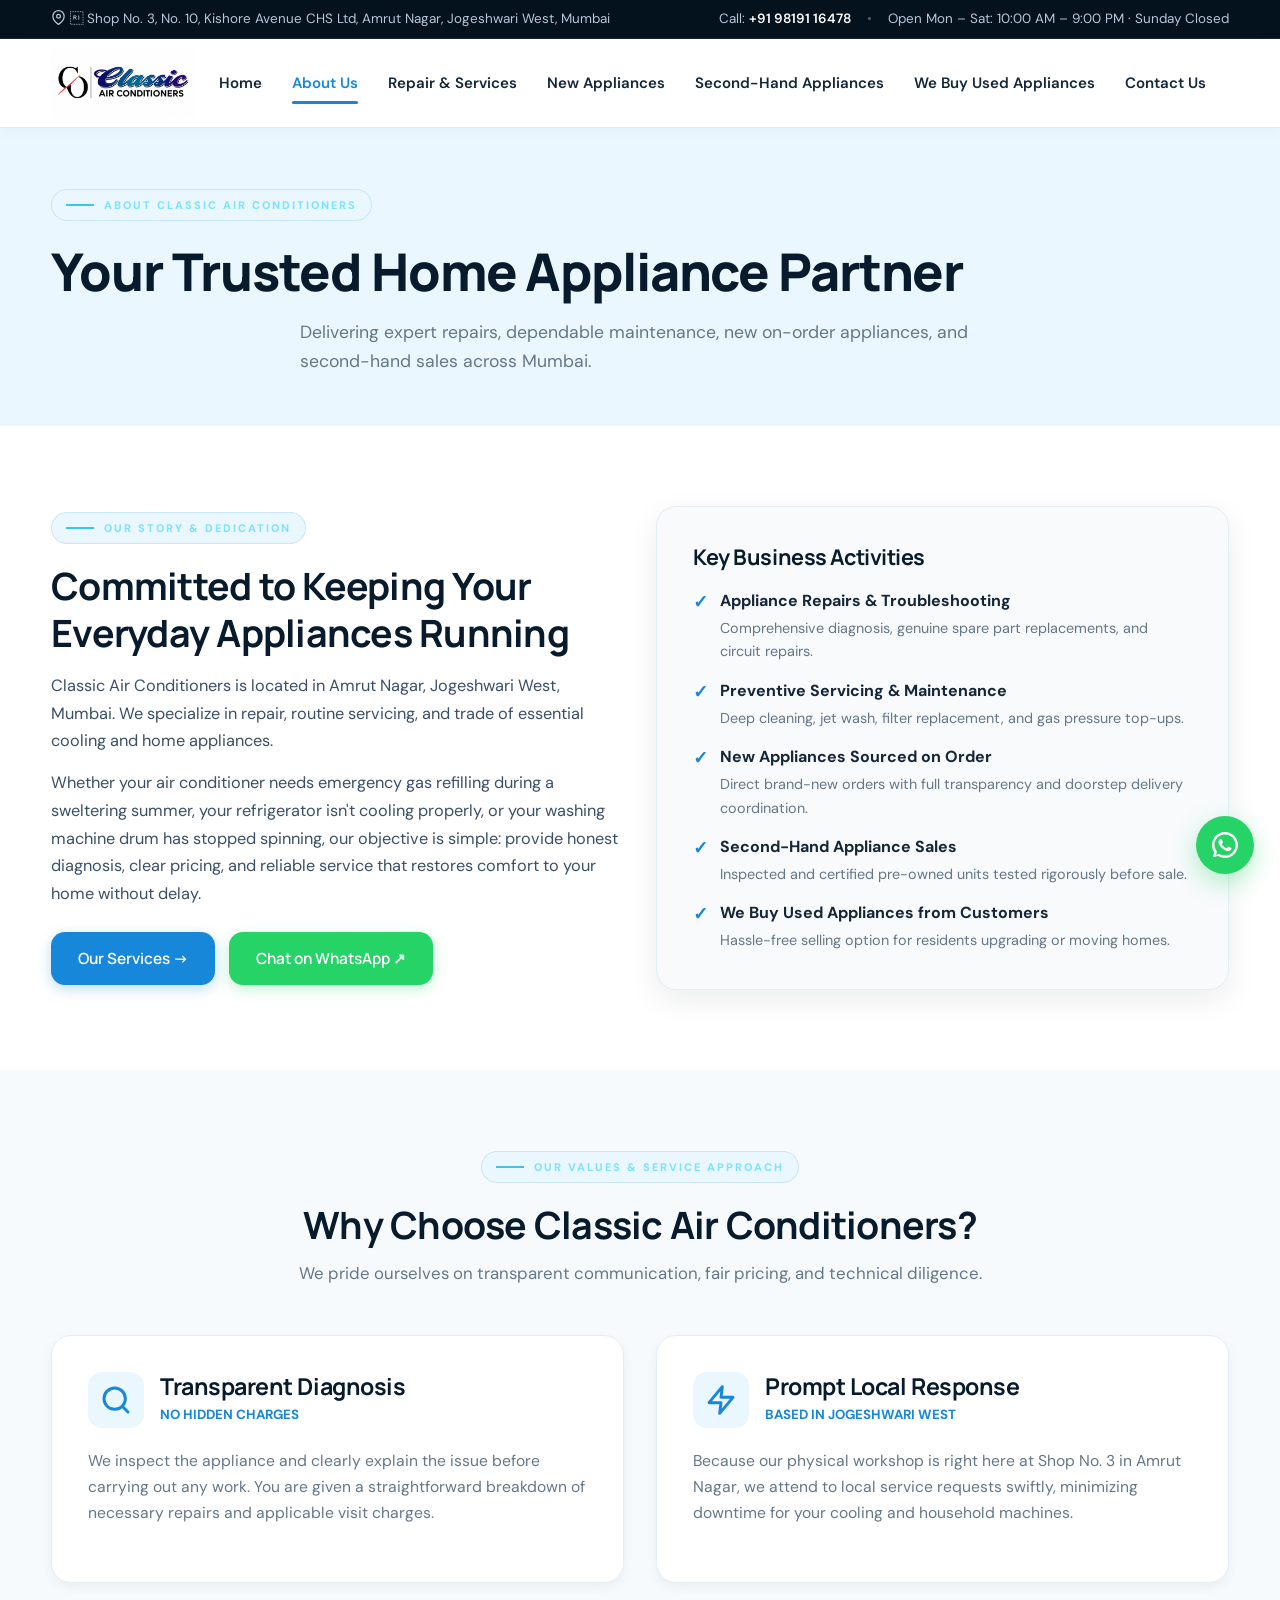
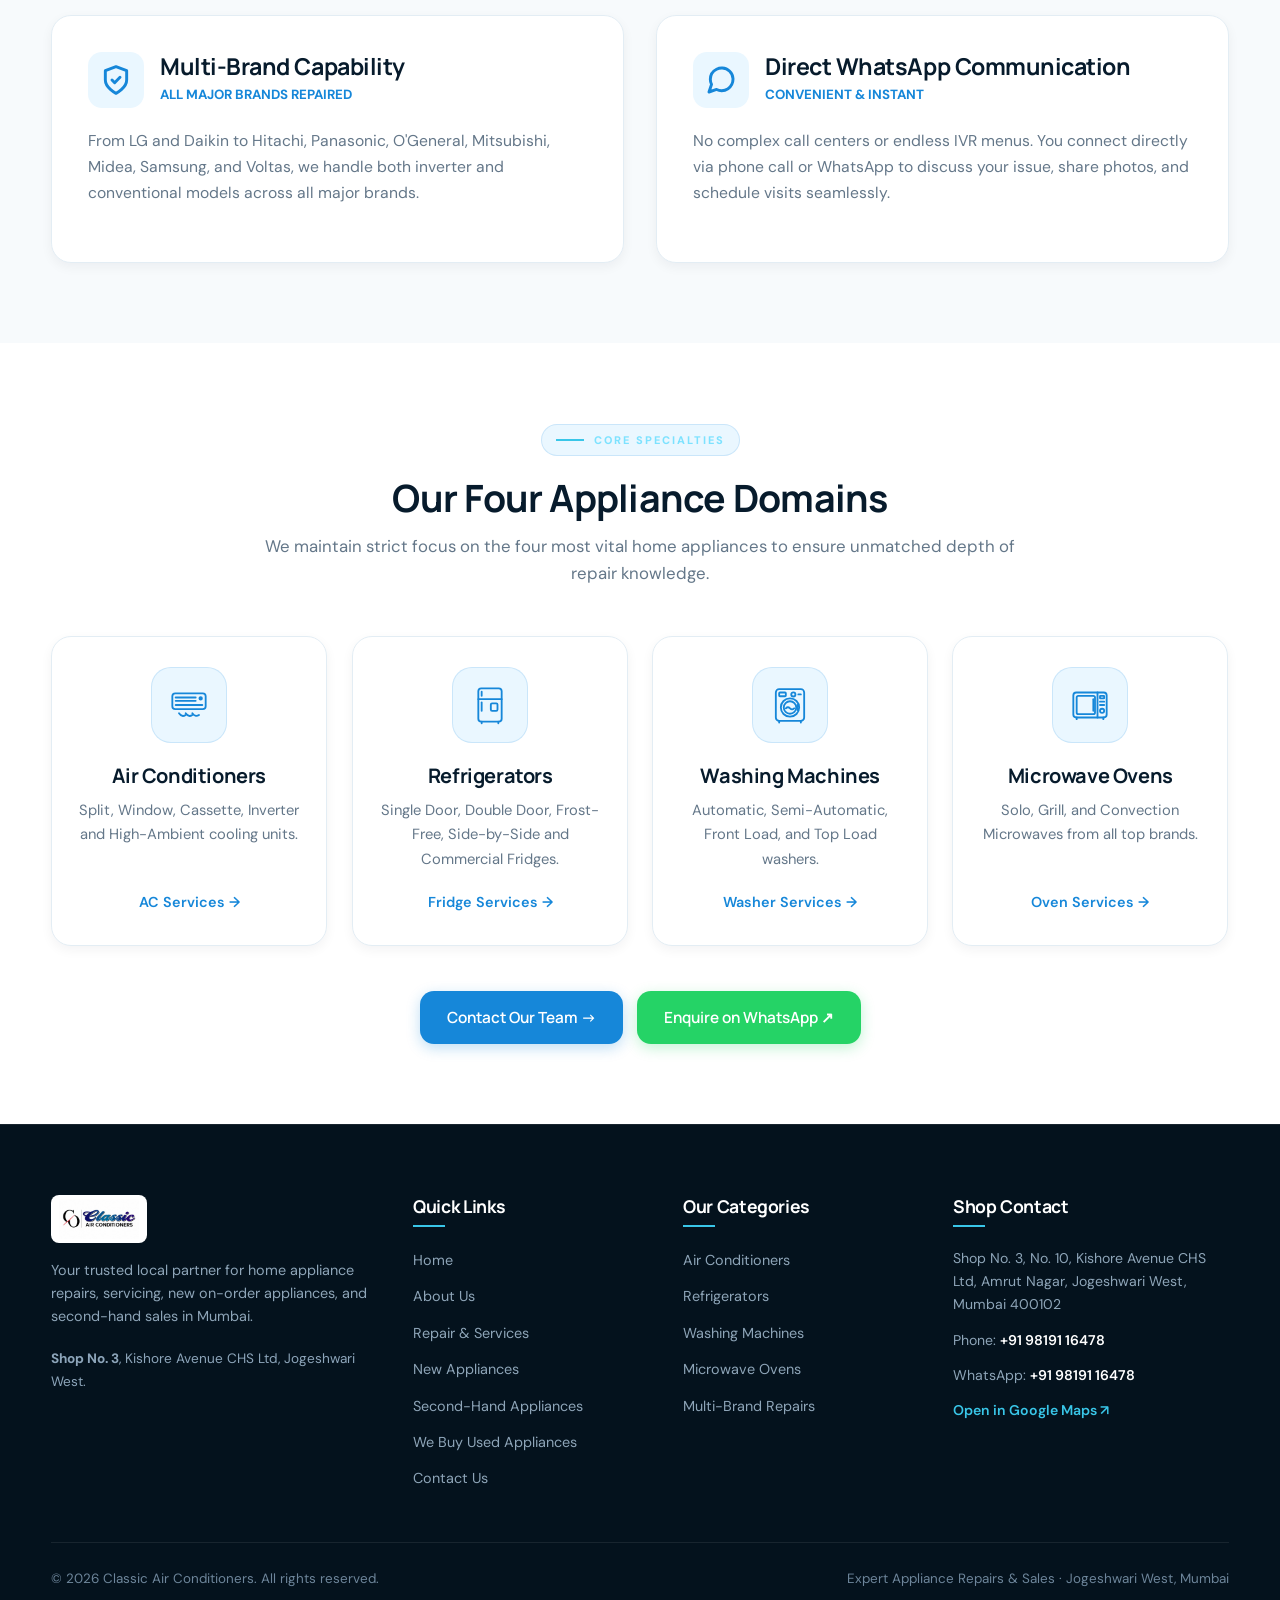
==== commit c728ed6b: "one" ====
--- a/about.html
+++ b/about.html
@@ -32,7 +32,7 @@
       <div class="topbar-meta">
         <span>Call: <a href="tel:+919819116478">+91 98191 16478</a></span>
         <span class="topbar-dot">&bull;</span>
-        <span>Open Daily &middot; Closes 9:00 PM</span>
+        <span>Open Mon &ndash; Sat: 10:00 AM &ndash; 9:00 PM &middot; Sunday Closed</span>
       </div>
     </div>
   </div>
--- a/css/style.css
+++ b/css/style.css
@@ -59,6 +59,7 @@
   -webkit-text-size-adjust: 100%;
 }
 
+html,
 body {
   font-family: var(--font-body);
   color: var(--ink);
@@ -66,6 +67,7 @@
   line-height: 1.65;
   font-size: 16px;
   overflow-x: hidden;
+  max-width: 100%;
   -webkit-font-smoothing: antialiased;
 }
 
@@ -1110,13 +1112,12 @@
   background: var(--white);
   border: 1px solid var(--line);
   border-radius: var(--radius-md);
-  padding: 16px 20px;
+  padding: 20px 24px;
   margin-bottom: 30px;
   display: flex;
-  align-items: center;
-  justify-content: space-between;
+  flex-direction: column;
+  align-items: stretch;
   gap: 16px;
-  flex-wrap: wrap;
 }
 
 .catalogue-filters {
@@ -1146,16 +1147,19 @@
 
 .catalogue-search-wrap {
   position: relative;
-  min-width: 260px;
+  width: 100%;
 }
 
 .catalogue-search {
   width: 100%;
-  padding: 9px 14px 9px 36px;
+  padding: 13px 20px 13px 44px;
   border-radius: var(--radius-full);
   border: 1px solid var(--line);
-  font-size: 0.88rem;
+  font-size: 0.95rem;
+  line-height: 1.4;
+  min-height: 48px;
   background: #fdfefe;
+  box-sizing: border-box;
 }
 
 .catalogue-search:focus {
@@ -1165,11 +1169,11 @@
 
 .catalogue-search-icon {
   position: absolute;
-  left: 12px;
+  left: 16px;
   top: 50%;
   transform: translateY(-50%);
   color: var(--muted);
-  font-size: 0.95rem;
+  font-size: 1.05rem;
   pointer-events: none;
 }
 
--- a/css/responsive.css
+++ b/css/responsive.css
@@ -7,6 +7,13 @@
    - 540px (Mobile smartphones)
    ========================================================================== */
 
+/* Global Responsive Layout Protection */
+html,
+body {
+  overflow-x: hidden;
+  max-width: 100%;
+}
+
 /* Laptop & Desktop adjustments */
 @media (max-width: 1120px) {
   .hero-grid {
@@ -96,13 +103,27 @@
 @media (max-width: 768px) {
   .topbar {
     font-size: 0.78rem;
-    padding: 6px 0;
+    padding: 7px 0;
   }
 
   .topbar-inner {
     justify-content: center;
     text-align: center;
     gap: 6px;
+  }
+
+  .topbar-location {
+    justify-content: center;
+    text-align: center;
+    line-height: 1.4;
+  }
+
+  .topbar-meta {
+    justify-content: center;
+    text-align: center;
+    flex-wrap: wrap;
+    gap: 4px 10px;
+    line-height: 1.4;
   }
 
   .topbar-dot {
@@ -185,6 +206,71 @@
     grid-template-columns: 1fr;
   }
 
+  /* Service box buttons - fix mobile overflow and keep 100% inside container */
+  .service-box-action {
+    flex-direction: column;
+    align-items: stretch;
+    gap: 10px;
+  }
+
+  .service-box-action .btn {
+    width: 100%;
+    white-space: normal;
+    text-align: center;
+    padding: 12px 16px;
+    font-size: 0.92rem;
+    line-height: 1.35;
+    box-sizing: border-box;
+  }
+
+  /* Second-Hand Appliances: Categories in one row, inside container, zero horizontal overflow */
+  .catalogue-toolbar {
+    flex-direction: column;
+    align-items: stretch;
+    width: 100%;
+    max-width: 100%;
+    min-width: 0;
+    overflow: hidden;
+    box-sizing: border-box;
+    padding: 14px;
+    gap: 12px;
+  }
+
+  .catalogue-filters {
+    display: flex;
+    flex-direction: row;
+    flex-wrap: nowrap;
+    overflow-x: auto;
+    overflow-y: hidden;
+    -webkit-overflow-scrolling: touch;
+    width: 100%;
+    max-width: 100%;
+    min-width: 0;
+    box-sizing: border-box;
+    padding-bottom: 4px;
+    gap: 8px;
+    scrollbar-width: none;
+    -ms-overflow-style: none;
+  }
+
+  .catalogue-filters::-webkit-scrollbar {
+    display: none;
+  }
+
+  .catalogue-filters .filter-btn {
+    flex-shrink: 0;
+    white-space: nowrap;
+    padding: 8px 14px;
+    font-size: 0.85rem;
+  }
+
+  .catalogue-search-wrap {
+    width: 100%;
+    max-width: 100%;
+    min-width: 0;
+    box-sizing: border-box;
+  }
+
   .sell-steps-grid {
     grid-template-columns: 1fr;
   }
@@ -219,6 +305,15 @@
 
 /* Small Smartphone adjustments */
 @media (max-width: 540px) {
+  .topbar {
+    font-size: 0.74rem;
+    padding: 6px 0;
+  }
+
+  .topbar-meta {
+    gap: 4px 8px;
+  }
+
   .category-cards-grid,
   .new-appliance-grid,
   .product-grid,
@@ -227,7 +322,7 @@
   }
 
   .brand-logo-img {
-    height: 52px;
+    height: 70px;
     max-width: 220px;
   }
 
@@ -282,24 +377,9 @@
     left: -10px;
   }
 
-  .catalogue-toolbar {
-    flex-direction: column;
-    align-items: stretch;
-  }
-
-  .catalogue-search-wrap {
-    width: 100%;
-    min-width: 0;
-  }
-
-  .catalogue-filters {
-    overflow-x: auto;
-    padding-bottom: 6px;
-    flex-wrap: nowrap;
-  }
-
   .catalogue-filters .filter-btn {
-    flex-shrink: 0;
+    padding: 7px 12px;
+    font-size: 0.82rem;
   }
 
   .float-tag {
